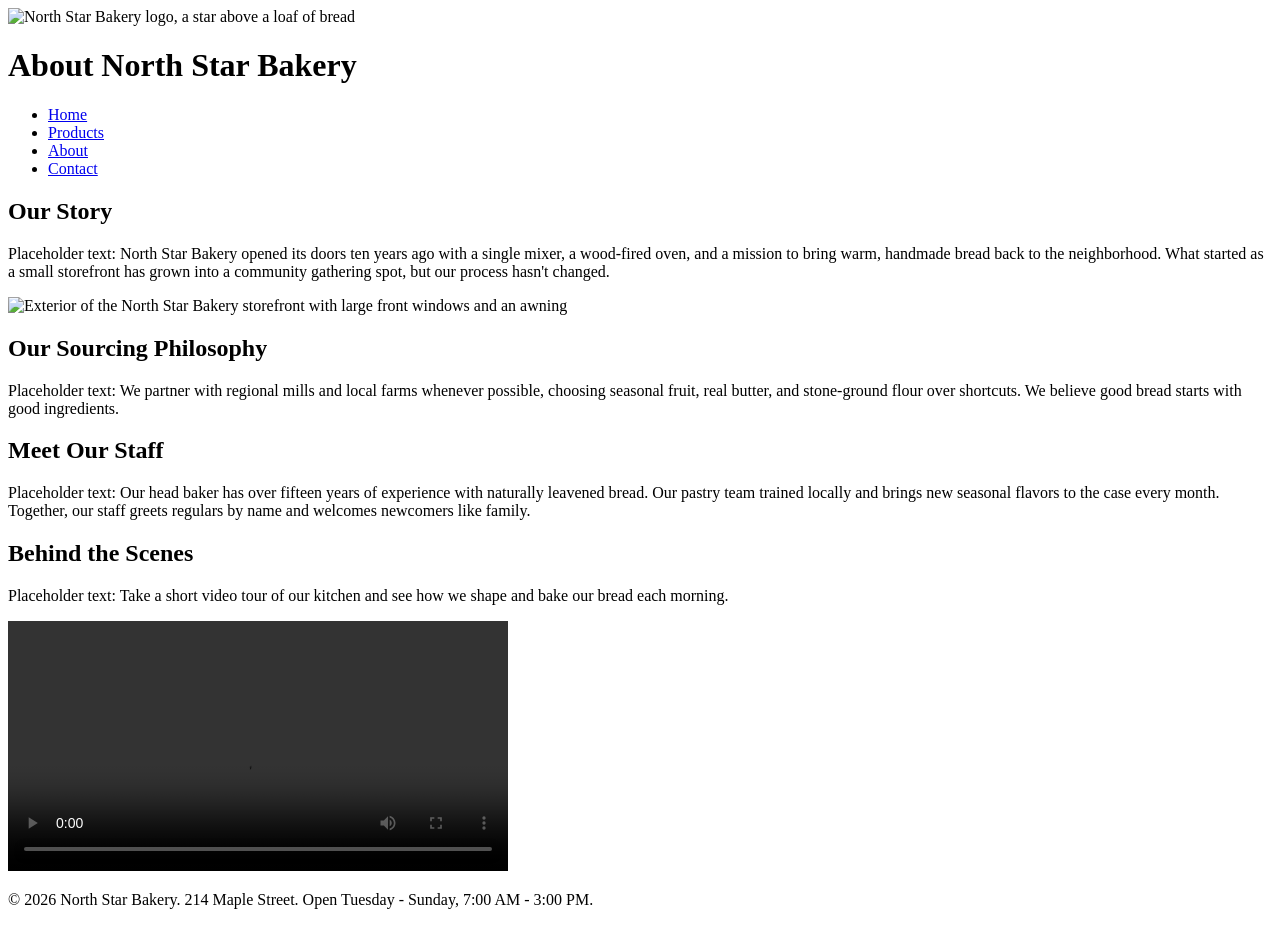
==== about.html @ ae1dabba "Add files via upload" ====
<!DOCTYPE html>
<html lang="en">
<head>
  <meta charset="UTF-8">
  <meta name="viewport" content="width=device-width, initial-scale=1.0">
  <title>North Star Bakery - About</title>
</head>
<body>
  <header>
    <img src="media/bakery-logo.png" alt="North Star Bakery logo, a star above a loaf of bread" width="150">
    <h1>About North Star Bakery</h1>
    <nav>
      <ul>
        <li><a href="index.html">Home</a></li>
        <li><a href="products.html">Products</a></li>
        <li><a href="about.html">About</a></li>
        <li><a href="contact.html">Contact</a></li>
      </ul>
    </nav>
  </header>

  <main>
    <section>
      <h2>Our Story</h2>
      <p>Placeholder text: North Star Bakery opened its doors ten years ago with a single mixer, a wood-fired oven, and a mission to bring warm, handmade bread back to the neighborhood. What started as a small storefront has grown into a community gathering spot, but our process hasn't changed.</p>
      <img src="media/bakery-storefront.jpg" alt="Exterior of the North Star Bakery storefront with large front windows and an awning" width="500">
    </section>

    <section>
      <h2>Our Sourcing Philosophy</h2>
      <p>Placeholder text: We partner with regional mills and local farms whenever possible, choosing seasonal fruit, real butter, and stone-ground flour over shortcuts. We believe good bread starts with good ingredients.</p>
    </section>

    <section>
      <h2>Meet Our Staff</h2>
      <p>Placeholder text: Our head baker has over fifteen years of experience with naturally leavened bread. Our pastry team trained locally and brings new seasonal flavors to the case every month. Together, our staff greets regulars by name and welcomes newcomers like family.</p>
    </section>

    <section>
      <h2>Behind the Scenes</h2>
      <p>Placeholder text: Take a short video tour of our kitchen and see how we shape and bake our bread each morning.</p>
      <video controls width="500" src="media/bakery-behind-scenes.mp4">
        Your browser does not support the video element. You can <a href="media/bakery-behind-scenes.mp4">download the behind the scenes video</a> instead.
      </video>
    </section>
  </main>

  <footer>
    <p>&copy; 2026 North Star Bakery. 214 Maple Street. Open Tuesday - Sunday, 7:00 AM - 3:00 PM.</p>
  </footer>
</body>
</html>
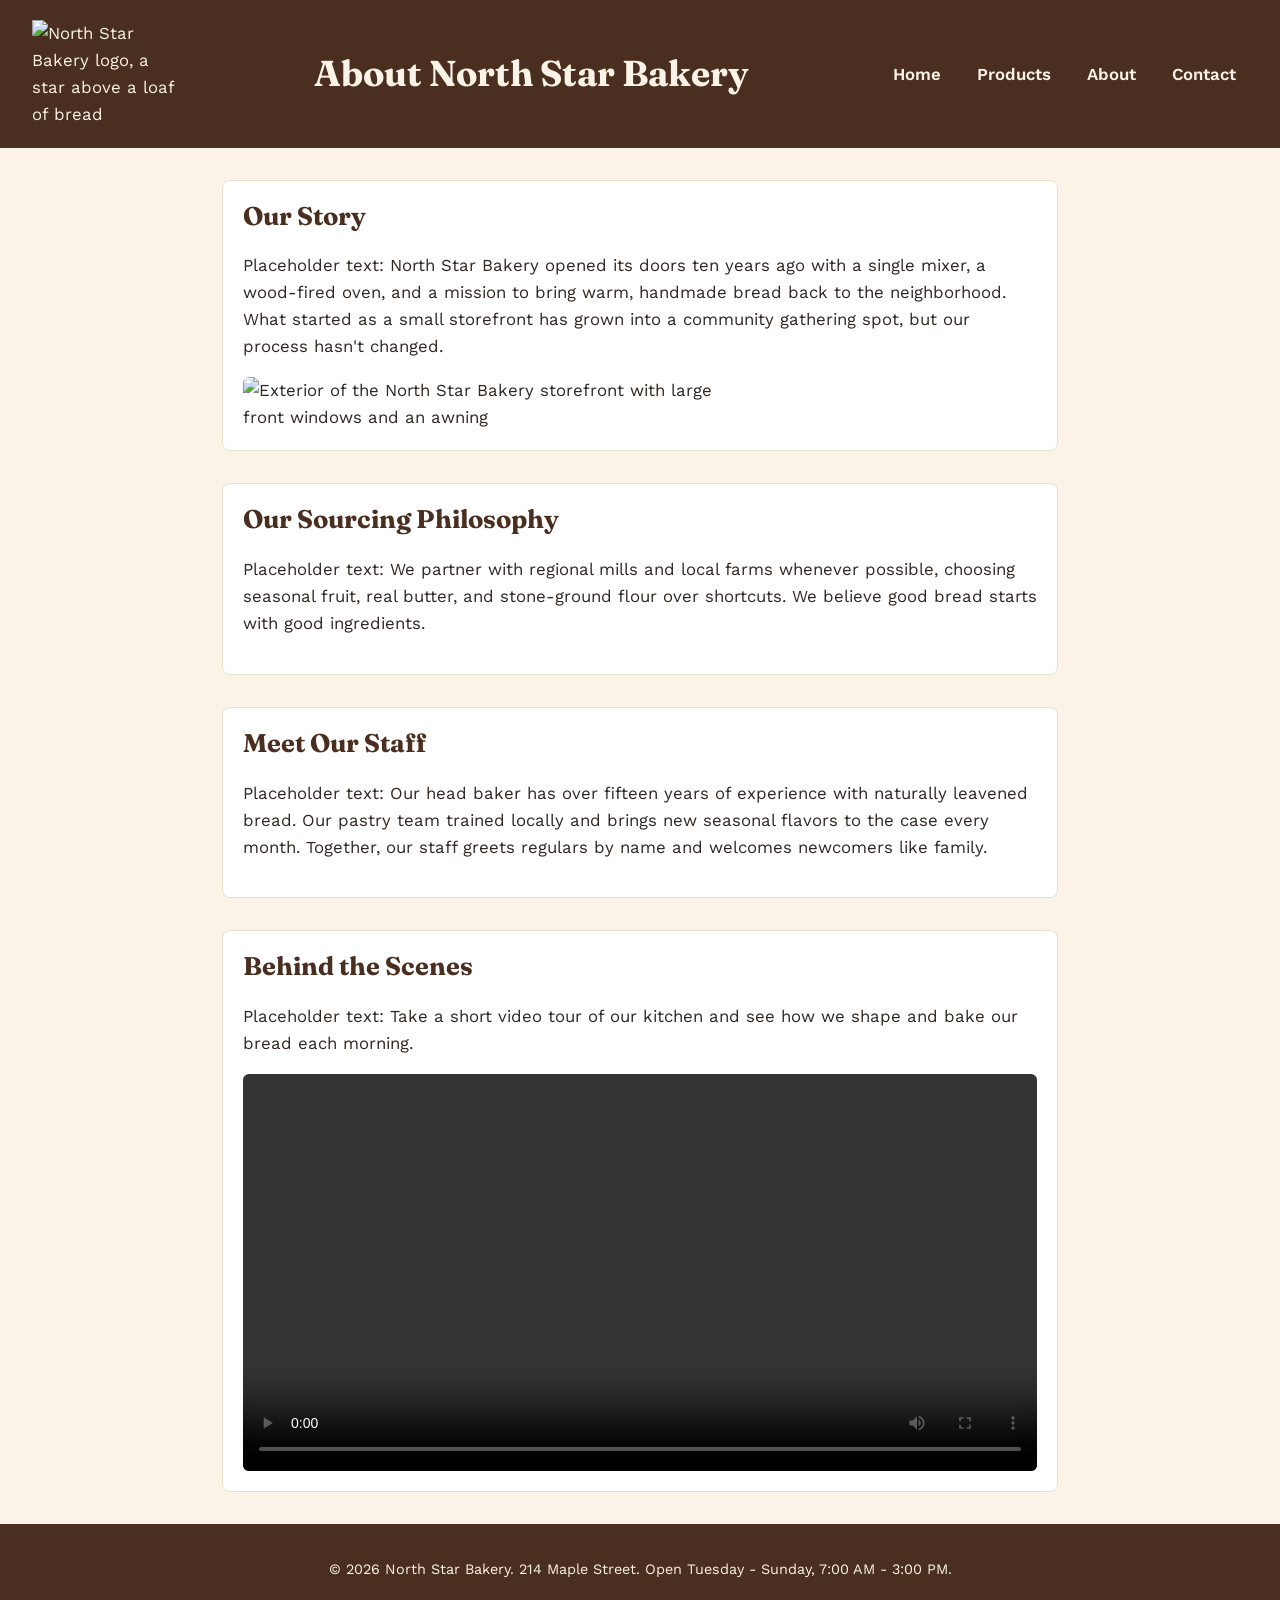
==== commit 62de18ac: "Add CSS styling" ====
--- a/about.html
+++ b/about.html
@@ -4,7 +4,8 @@
   <meta charset="UTF-8">
   <meta name="viewport" content="width=device-width, initial-scale=1.0">
   <title>North Star Bakery - About</title>
-</head>
+</head><link rel="stylesheet" href="styles.css">
+
 <body>
   <header>
     <img src="media/bakery-logo.png" alt="North Star Bakery logo, a star above a loaf of bread" width="150">
--- a/styles.css
+++ b/styles.css
@@ -0,0 +1,299 @@
+/* ==========================================================================
+   North Star Bakery — styles.css
+   Mobile-first stylesheet. Layout is built with Flexbox and a single
+   media query expands the design for larger screens.
+
+   Color palette (4 colors):
+     --flour   #FBF3E7  background / light surfaces
+     --espresso #4A2E1F header, headings, footer, body text on light bg
+     --honey   #C97A2B  accent: links, buttons, highlights
+     --charcoal #2E2620 body copy
+
+   Type pairing (2 families):
+     'Fraunces'  — display serif, used for headings only
+     'Work Sans' — body sans-serif, used for everything else
+   ========================================================================== */
+
+@import url('https://fonts.googleapis.com/css2?family=Fraunces:opsz,wght@9..144,500;9..144,700&family=Work+Sans:wght@400;600&display=swap');
+
+:root {
+  --flour: #FBF3E7;
+  --espresso: #4A2E1F;
+  --honey: #C97A2B;
+  --charcoal: #2E2620;
+
+  --font-display: 'Fraunces', Georgia, serif;
+  --font-body: 'Work Sans', Arial, sans-serif;
+
+  --space-sm: 0.75rem;
+  --space-md: 1.25rem;
+  --space-lg: 2rem;
+}
+
+/* ---------- Reset / base ---------- */
+* {
+  box-sizing: border-box;
+}
+
+body {
+  margin: 0;
+  background-color: var(--flour);
+  color: var(--charcoal);
+  font-family: var(--font-body);
+  font-size: 1rem;
+  line-height: 1.6;
+}
+
+img,
+video {
+  max-width: 100%;
+  height: auto;
+  display: block;
+  border-radius: 6px;
+}
+
+a {
+  color: var(--honey);
+}
+
+a:hover,
+a:focus {
+  color: var(--espresso);
+}
+
+h1,
+h2 {
+  font-family: var(--font-display);
+  color: var(--espresso);
+  line-height: 1.2;
+}
+
+h1 {
+  font-size: 1.75rem;
+  margin: 0.25rem 0;
+}
+
+h2 {
+  font-size: 1.3rem;
+  margin-top: 0;
+}
+
+/* ---------- Header & nav (mobile-first: stacked, centered) ---------- */
+header {
+  background-color: var(--espresso);
+  color: var(--flour);
+  padding: var(--space-md);
+  display: flex;
+  flex-direction: column;
+  align-items: center;
+  text-align: center;
+  gap: var(--space-sm);
+}
+
+header h1 {
+  color: var(--flour);
+}
+
+header img {
+  border-radius: 0;
+}
+
+nav ul {
+  list-style: none;
+  margin: 0;
+  padding: 0;
+  display: flex;
+  flex-direction: column;
+  gap: var(--space-sm);
+  align-items: center;
+}
+
+nav a {
+  color: var(--flour);
+  text-decoration: none;
+  font-weight: 600;
+  padding: 0.35rem 0.75rem;
+  border-radius: 4px;
+}
+
+nav a:hover,
+nav a:focus {
+  background-color: var(--honey);
+  color: var(--espresso);
+}
+
+/* ---------- Main content ---------- */
+main {
+  display: flex;
+  flex-direction: column;
+  gap: var(--space-lg);
+  padding: var(--space-lg) var(--space-md);
+  max-width: 900px;
+  margin: 0 auto;
+}
+
+section {
+  background-color: #FFFFFF;
+  border: 1px solid #EADFCE;
+  border-radius: 8px;
+  padding: var(--space-md);
+}
+
+/* Product grid: sections wrap into columns once there's room (Flexbox) */
+.product-grid {
+  display: flex;
+  flex-direction: column;
+  gap: var(--space-md);
+}
+
+.product-grid section {
+  flex: 1 1 100%;
+}
+
+figure {
+  margin: var(--space-sm) 0 0 0;
+}
+
+figcaption {
+  font-style: italic;
+  color: var(--honey);
+  margin-top: 0.5rem;
+  font-size: 0.9rem;
+}
+
+audio,
+video {
+  width: 100%;
+}
+
+/* ---------- Form ---------- */
+form fieldset {
+  border: 1px solid var(--honey);
+  border-radius: 8px;
+  padding: var(--space-md);
+}
+
+form legend {
+  font-family: var(--font-display);
+  color: var(--espresso);
+  font-weight: 700;
+  padding: 0 0.5rem;
+}
+
+form p {
+  display: flex;
+  flex-direction: column;
+  gap: 0.35rem;
+  margin: 0 0 var(--space-md) 0;
+}
+
+label {
+  font-weight: 600;
+  color: var(--espresso);
+}
+
+input,
+select,
+textarea {
+  font-family: var(--font-body);
+  font-size: 1rem;
+  padding: 0.6rem;
+  border: 1px solid #C9BBA3;
+  border-radius: 6px;
+  background-color: var(--flour);
+  color: var(--charcoal);
+  width: 100%;
+}
+
+input:focus,
+select:focus,
+textarea:focus {
+  outline: 2px solid var(--honey);
+  outline-offset: 1px;
+}
+
+button {
+  font-family: var(--font-body);
+  font-weight: 600;
+  font-size: 1rem;
+  background-color: var(--honey);
+  color: var(--espresso);
+  border: none;
+  border-radius: 6px;
+  padding: 0.75rem 1.5rem;
+  cursor: pointer;
+  align-self: flex-start;
+}
+
+button:hover,
+button:focus {
+  background-color: var(--espresso);
+  color: var(--flour);
+}
+
+/* ---------- Footer ---------- */
+footer {
+  background-color: var(--espresso);
+  color: var(--flour);
+  text-align: center;
+  padding: var(--space-md);
+  font-size: 0.9rem;
+}
+
+/* ==========================================================================
+   Responsive layout: larger screens (tablet and up)
+   ========================================================================== */
+@media (min-width: 700px) {
+  body {
+    font-size: 1.05rem;
+  }
+
+  h1 {
+    font-size: 2.25rem;
+  }
+
+  h2 {
+    font-size: 1.6rem;
+  }
+
+  /* Header switches from stacked/centered to a single row */
+  header {
+    flex-direction: row;
+    justify-content: space-between;
+    text-align: left;
+    padding: var(--space-md) var(--space-lg);
+  }
+
+  nav ul {
+    flex-direction: row;
+  }
+
+  main {
+    padding: var(--space-lg);
+  }
+
+  /* Product cards move from one column to a wrapping row */
+  .product-grid {
+    flex-direction: row;
+    flex-wrap: wrap;
+  }
+
+  .product-grid section {
+    flex: 1 1 calc(50% - var(--space-md));
+  }
+
+  form p {
+    flex-direction: row;
+    align-items: center;
+  }
+
+  label {
+    flex: 0 0 160px;
+  }
+
+  input,
+  select,
+  textarea {
+    flex: 1 1 auto;
+  }
+}
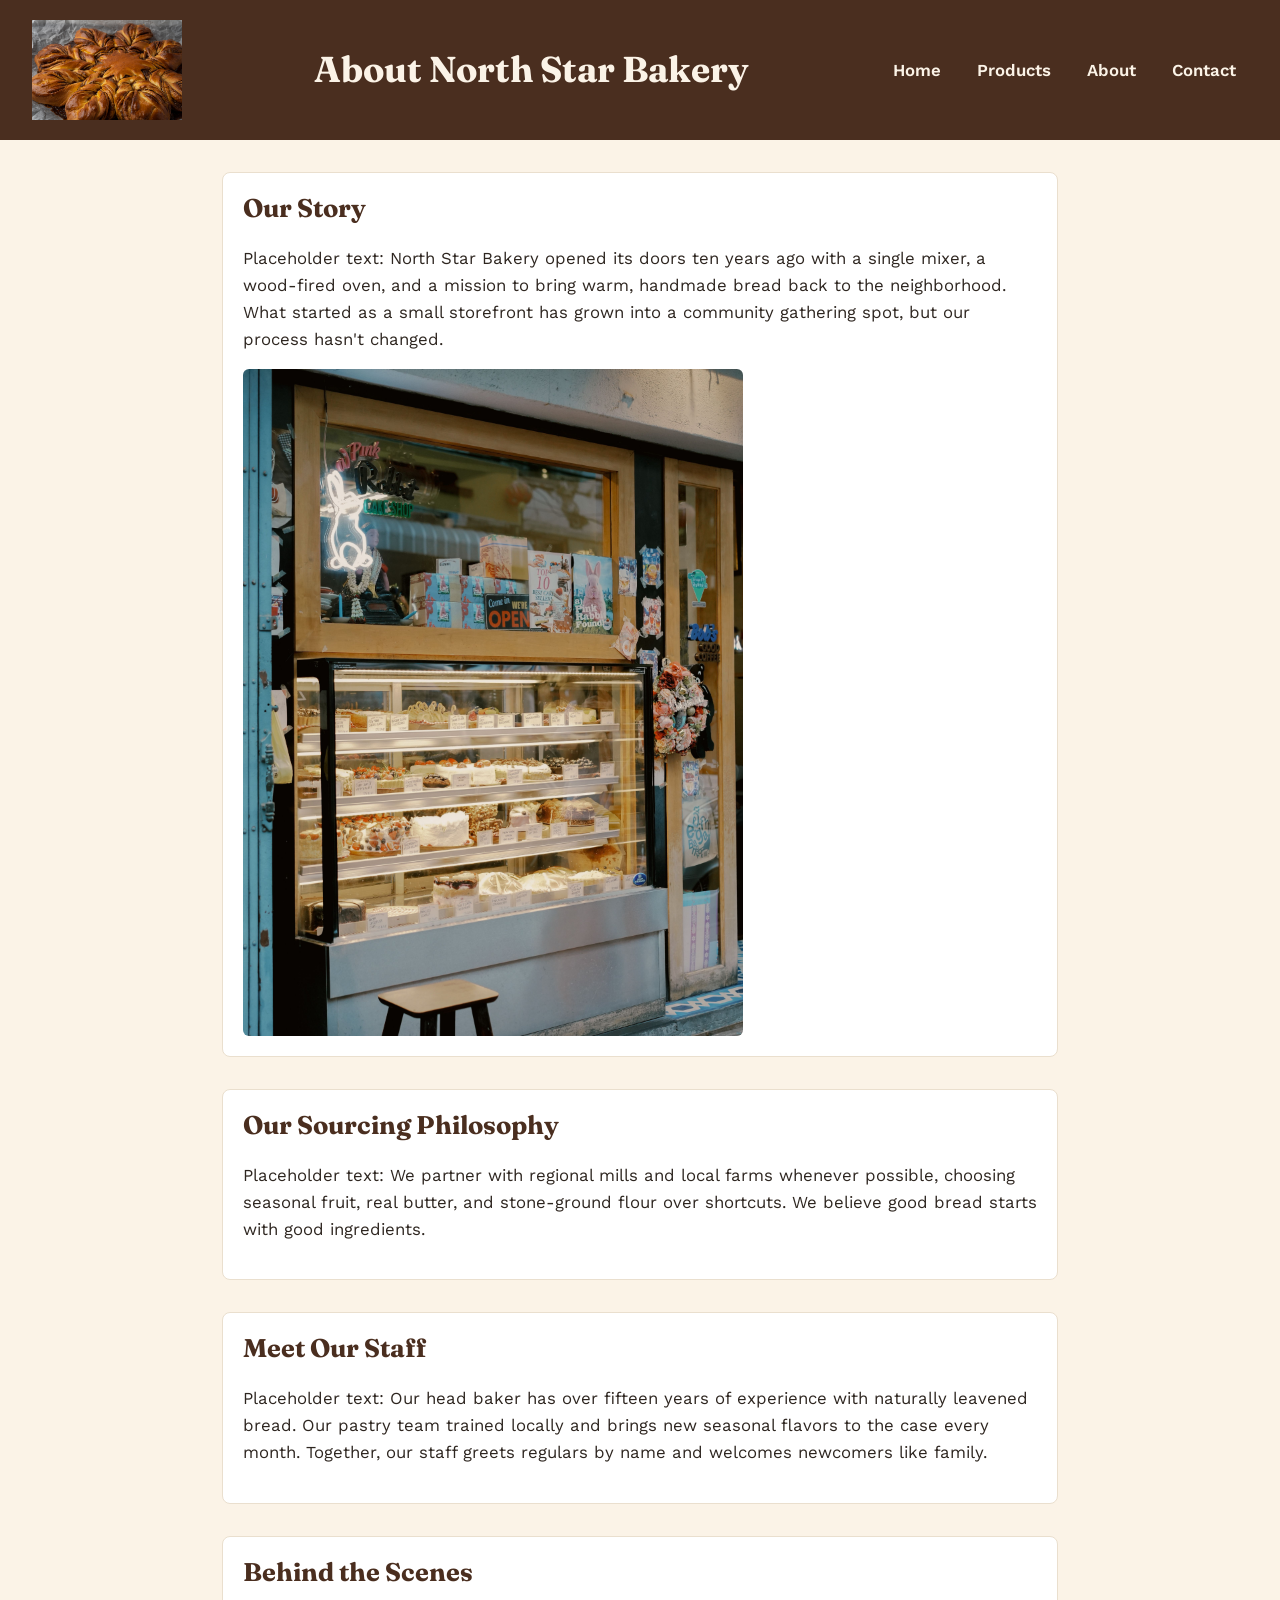
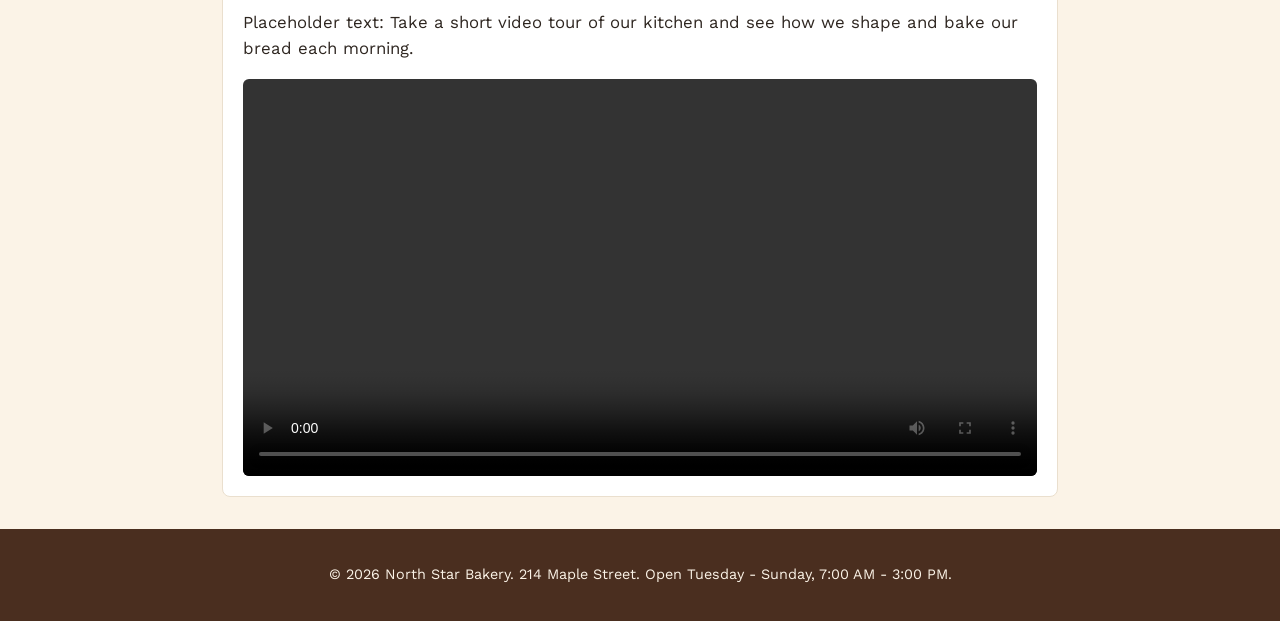
==== commit 6a19a4ac: "Replace audio with video, fix picture element" ====
--- a/about.html
+++ b/about.html
@@ -3,8 +3,9 @@
 <head>
   <meta charset="UTF-8">
   <meta name="viewport" content="width=device-width, initial-scale=1.0">
-  <title>North Star Bakery - About</title>
-</head><link rel="stylesheet" href="styles.css">
+   <title>North Star Bakery - About</title>
+  <link rel="stylesheet" href="styles.css">
+</head>
 
 <body>
   <header>
@@ -40,7 +41,7 @@
     <section>
       <h2>Behind the Scenes</h2>
       <p>Placeholder text: Take a short video tour of our kitchen and see how we shape and bake our bread each morning.</p>
-      <video controls width="500" src="media/bakery-behind-scenes.mp4">
+      <video controls width="500" src="media/kitchen-clip.mp4">
         Your browser does not support the video element. You can <a href="media/bakery-behind-scenes.mp4">download the behind the scenes video</a> instead.
       </video>
     </section>
--- a/styles.css
+++ b/styles.css
@@ -296,4 +296,4 @@
   textarea {
     flex: 1 1 auto;
   }
-}+
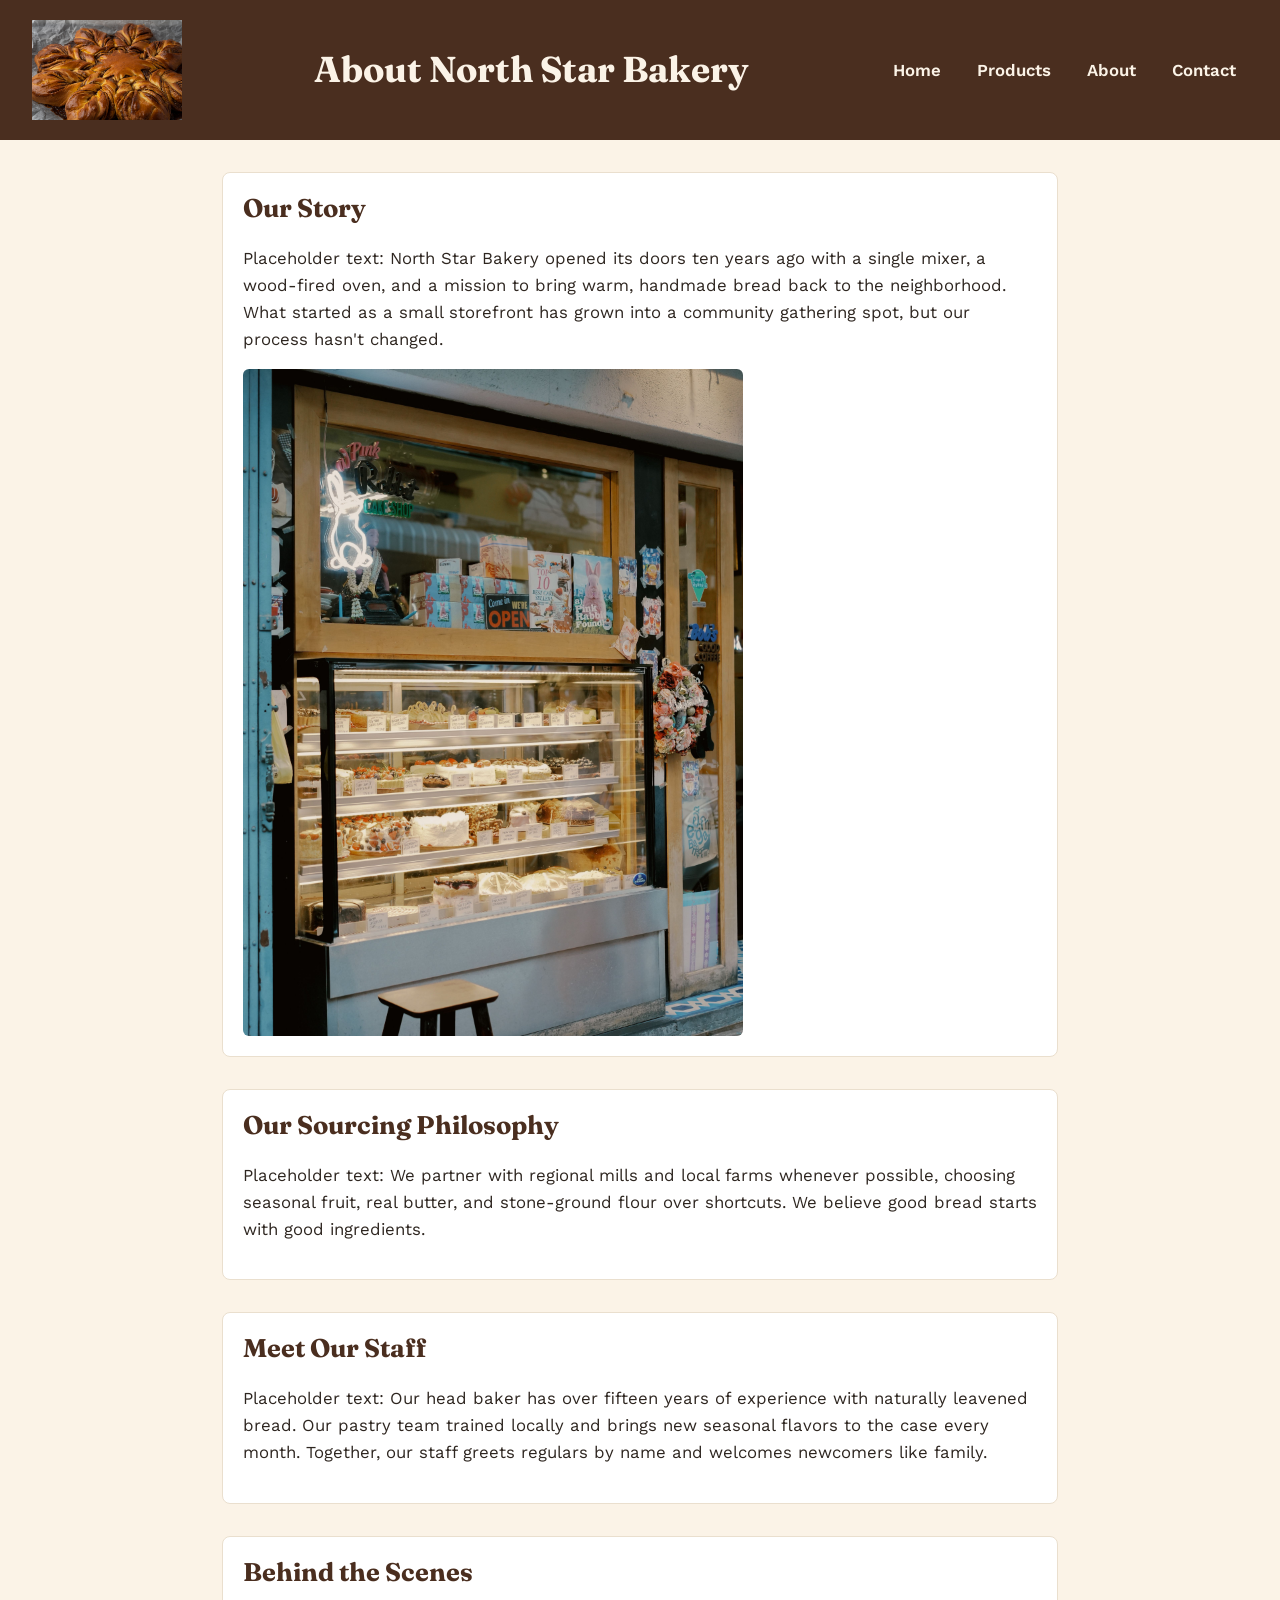
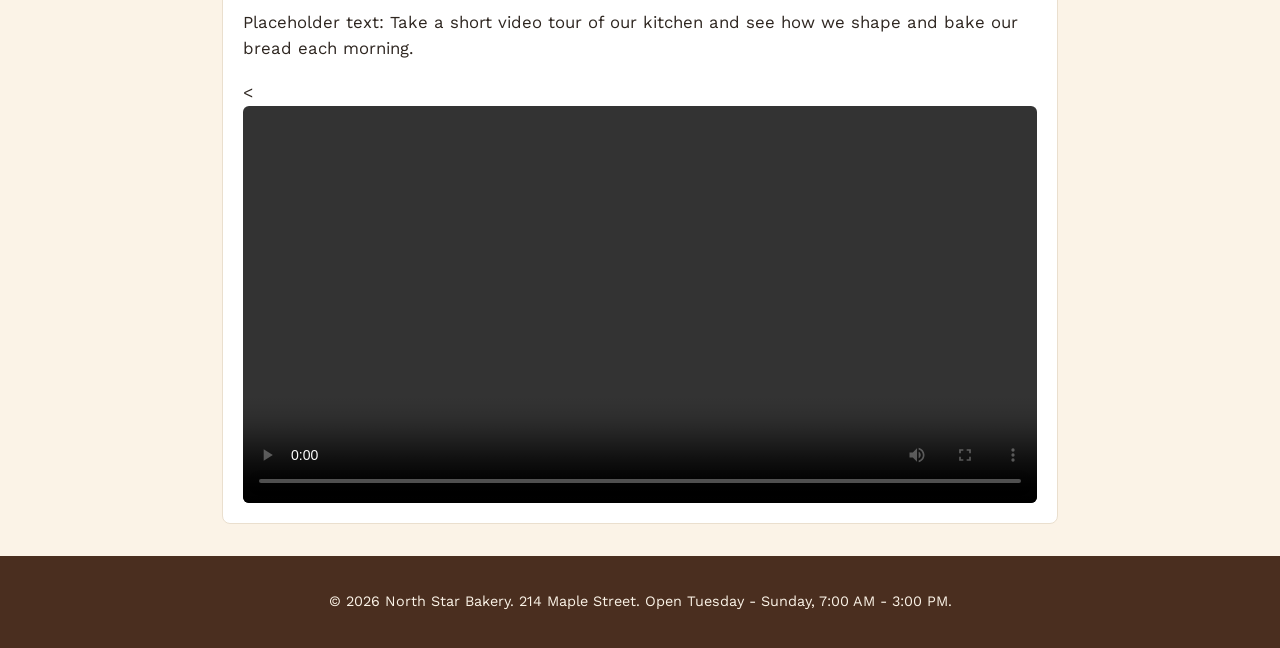
==== commit 55a9d00d: "Fix video filename" ====
--- a/about.html
+++ b/about.html
@@ -41,9 +41,9 @@
     <section>
       <h2>Behind the Scenes</h2>
       <p>Placeholder text: Take a short video tour of our kitchen and see how we shape and bake our bread each morning.</p>
-      <video controls width="500" src="media/kitchen-clip.mp4">
-        Your browser does not support the video element. You can <a href="media/bakery-behind-scenes.mp4">download the behind the scenes video</a> instead.
-      </video>
+      <<video controls width="500" src="media/20260825_003807.mp4">
+  Your browser does not support the video element. You can <a href="media/20260825_003807.mp4">download the behind the scenes video</a> instead.
+</video>
     </section>
   </main>
 
